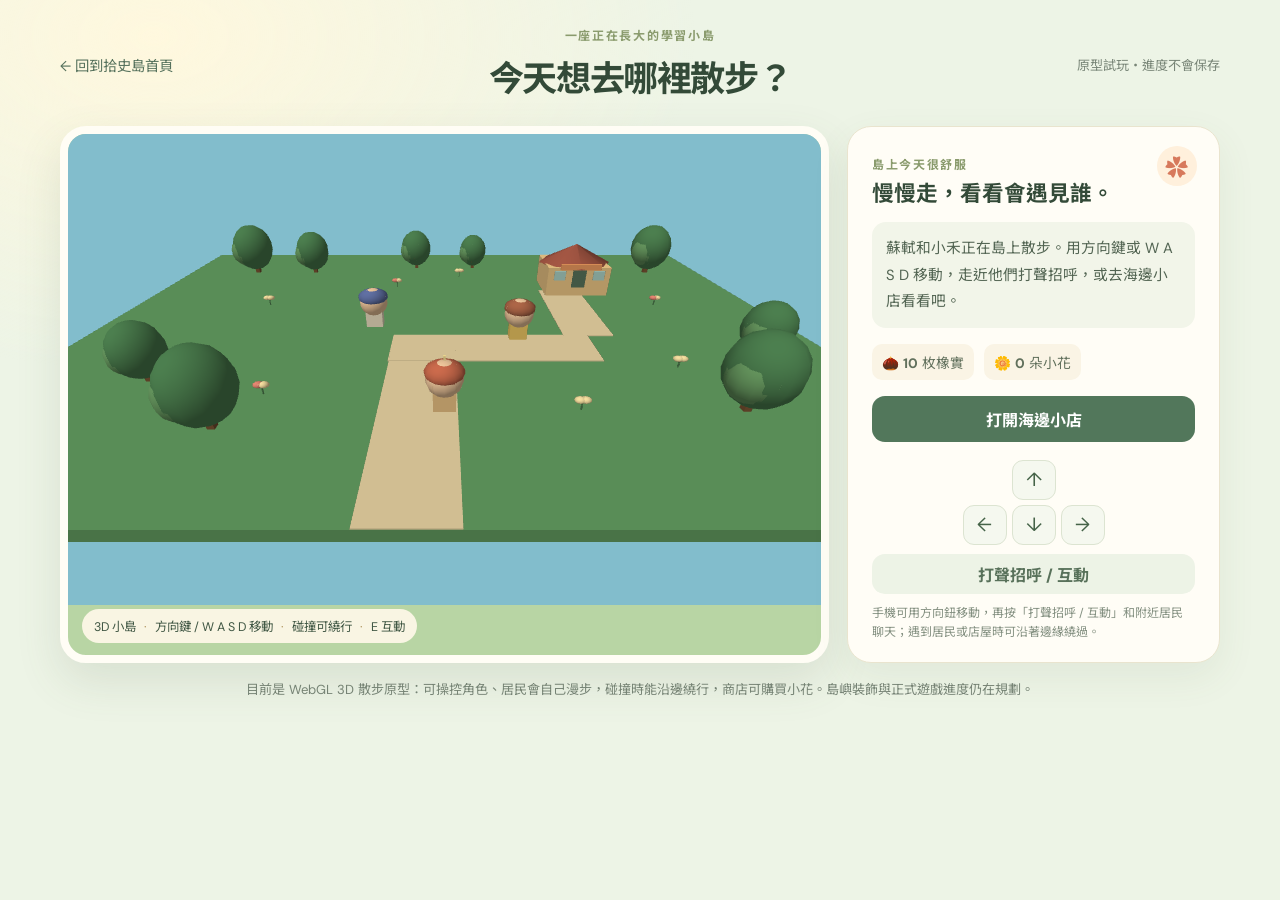
==== play.html @ e296a557 "Add walkable 3D island prototype" ====
<!doctype html>
<html lang="zh-Hant">
  <head>
    <meta charset="utf-8" />
    <meta name="viewport" content="width=device-width, initial-scale=1" />
    <meta name="theme-color" content="#edf4e6" />
    <meta name="description" content="走進拾史島，散步、拜訪居民，再到小店逛逛。" />
    <title>走進小島｜拾史島</title>
    <link rel="stylesheet" href="island-game.css" />
    <script src="island-game.js" defer></script>
  </head>
  <body>
    <main class="game-page">
      <header class="game-header">
        <a class="back-link" href="index.html">← 回到拾史島首頁</a>
        <div><p class="eyebrow">一座正在長大的學習小島</p><h1>今天想去哪裡散步？</h1></div>
        <p class="game-note">原型試玩・進度不會保存</p>
      </header>

      <section class="game-layout" aria-label="小島散步遊戲原型">
        <div class="world-frame">
          <canvas id="island" width="800" height="500" tabindex="0" aria-label="3D 小島場景。用方向鍵或 W A S D 移動，碰到居民或商店會停下；走近後按 E 互動。">
            你的瀏覽器目前無法顯示小島地圖。你仍可以使用下方的商店按鈕。
          </canvas>
          <div class="map-hint" aria-hidden="true">3D 小島 <span>·</span> 方向鍵 / W A S D 移動 <span>·</span> 碰撞可繞行 <span>·</span> E 互動</div>
        </div>
        <aside class="game-panel">
          <div class="resident-stamp" aria-hidden="true">✿</div>
          <p class="panel-kicker">島上今天很舒服</p>
          <h2>慢慢走，看看會遇見誰。</h2>
          <p id="game-message" class="game-message" aria-live="polite">蘇軾和小禾正在島上散步。用方向鍵或 W A S D 移動，走近他們打聲招呼，或去海邊小店看看吧。</p>
          <div class="game-stats"><span>🌰 <b id="coins">10</b> 枚橡實</span><span>🌼 <b id="flowers">0</b> 朵小花</span></div>
          <button id="shop-button" class="shop-button" type="button">打開海邊小店</button>
          <div id="shop-items" class="shop-items" hidden>
            <p>店主今天準備了小花種子，每朵 5 枚橡實。</p>
            <button id="buy-flower" type="button">買一朵小花・🌰 5</button>
          </div>
          <div class="touch-controls" aria-label="觸控移動控制">
            <button type="button" data-move="up" aria-label="向上移動">↑</button>
            <div><button type="button" data-move="left" aria-label="向左移動">←</button><button type="button" data-move="down" aria-label="向下移動">↓</button><button type="button" data-move="right" aria-label="向右移動">→</button></div>
          </div>
          <button id="interact-button" class="interact-button" type="button">打聲招呼 / 互動</button>
          <p class="control-note">手機可用方向鈕移動，再按「打聲招呼 / 互動」和附近居民聊天；遇到居民或店屋時可沿著邊緣繞過。</p>
        </aside>
      </section>
      <footer class="game-footer">目前是 WebGL 3D 散步原型：可操控角色、居民會自己漫步，碰撞時能沿邊繞行，商店可購買小花。島嶼裝飾與正式遊戲進度仍在規劃。</footer>
    </main>
  </body>
</html>
---- island-game.css ----
@import url('https://fonts.googleapis.com/css2?family=DM+Sans:wght@400;500;600;700&family=Noto+Sans+TC:wght@400;500;600;700;800&display=swap');

:root { font-family: 'DM Sans', 'Noto Sans TC', sans-serif; color: #334a38; background: #edf4e6; font-synthesis: none; }
* { box-sizing: border-box; }
body { margin: 0; min-width: 320px; background: radial-gradient(ellipse at 12% 5%, #fff8de 0, transparent 34%), #edf4e6; }
button, a { font: inherit; }
.game-page { width: min(1160px, calc(100% - 40px)); margin: 0 auto; padding: 26px 0 34px; }
.game-header { display: grid; grid-template-columns: 1fr auto 1fr; align-items: center; gap: 20px; margin-bottom: 24px; }
.back-link { color: #55715c; text-decoration: none; font-size: .9rem; }
.back-link:hover { text-decoration: underline; }
.game-header > div { text-align: center; }
.eyebrow, .panel-kicker { margin: 0 0 6px; color: #8a9b6d; font-size: .75rem; font-weight: 700; letter-spacing: .14em; }
h1, h2, p { margin-top: 0; }
h1 { margin-bottom: 0; font-size: clamp(1.5rem, 3.4vw, 2.2rem); letter-spacing: -.04em; }
.game-note { justify-self: end; margin: 0; color: #788577; font-size: .82rem; }
.game-layout { display: grid; grid-template-columns: minmax(0, 1.65fr) minmax(260px, .8fr); gap: 18px; align-items: stretch; }
.world-frame { position: relative; overflow: hidden; border: 8px solid #fffdf5; border-radius: 26px; background: #b8d5a4; box-shadow: 0 18px 45px #536a4b24; }
#island { display: block; width: 100%; height: auto; outline: none; touch-action: none; }
#island:focus-visible { box-shadow: inset 0 0 0 4px #426f56; }
.map-hint { position: absolute; left: 14px; bottom: 12px; padding: 8px 12px; border-radius: 999px; color: #405744; background: #fff9e9e8; font-size: .78rem; pointer-events: none; }
.map-hint span { margin: 0 5px; color: #a88c51; }
.game-panel { position: relative; padding: 28px 24px 20px; border: 1px solid #e9e4ce; border-radius: 24px; background: #fffdf6; box-shadow: 0 14px 38px #536a4b15; }
.resident-stamp { position: absolute; top: 19px; right: 22px; display: grid; width: 40px; height: 40px; place-items: center; border-radius: 50%; color: #d7795c; background: #fff0dc; font-size: 1.45rem; }
.game-panel h2 { max-width: 250px; margin-bottom: 12px; font-size: 1.35rem; line-height: 1.45; }
.game-message { min-height: 98px; padding: 13px 14px; border-radius: 14px; color: #536553; background: #f2f5e9; font-size: .92rem; line-height: 1.8; }
.game-stats { display: flex; flex-wrap: wrap; gap: 10px; margin: 16px 0; color: #61705c; font-size: .86rem; }
.game-stats span { padding: 8px 10px; border-radius: 10px; background: #faf4e5; }
.shop-button, .interact-button, .shop-items button { width: 100%; min-height: 46px; border: 0; border-radius: 13px; color: white; background: #52775b; font-weight: 700; cursor: pointer; }
.shop-button:hover, .interact-button:hover, .shop-items button:hover { background: #3d6047; }
.shop-items { margin-top: 10px; padding: 14px; border: 1px solid #e7dfc7; border-radius: 14px; background: #fffbef; }
.shop-items p { color: #667363; font-size: .84rem; line-height: 1.6; }
.shop-items button { color: #5b4b2b; background: #efd38f; }
.shop-items button:hover { background: #e6c574; }
.touch-controls { display: grid; justify-items: center; gap: 5px; margin: 18px auto 9px; }
.touch-controls div { display: flex; gap: 5px; }
.touch-controls button { width: 44px; height: 40px; border: 1px solid #dce4d1; border-radius: 11px; color: #456348; background: #f5f8ef; font-size: 1.2rem; touch-action: none; }
.touch-controls button:active { background: #e2ecd8; }
.interact-button { min-height: 40px; color: #58715a; background: #edf3e6; }
.interact-button:hover { color: white; }
.control-note { margin: 10px 0 0; color: #849081; font-size: .75rem; line-height: 1.6; }
.game-footer { padding-top: 16px; color: #788577; text-align: center; font-size: .82rem; }
@media (max-width: 790px) { .game-page { width: min(680px, calc(100% - 24px)); padding-top: 16px; } .game-header { grid-template-columns: 1fr auto; gap: 10px; } .game-header > div { grid-column: 1 / -1; grid-row: 1; } .back-link { grid-column: 1; grid-row: 2; } .game-note { grid-column: 2; grid-row: 2; } .game-layout { grid-template-columns: 1fr; gap: 12px; } .game-panel { padding: 21px 20px; } .game-message { min-height: 0; } .game-footer { line-height: 1.6; } }
@media (prefers-reduced-motion: reduce) { *, *::before, *::after { scroll-behavior: auto !important; } }
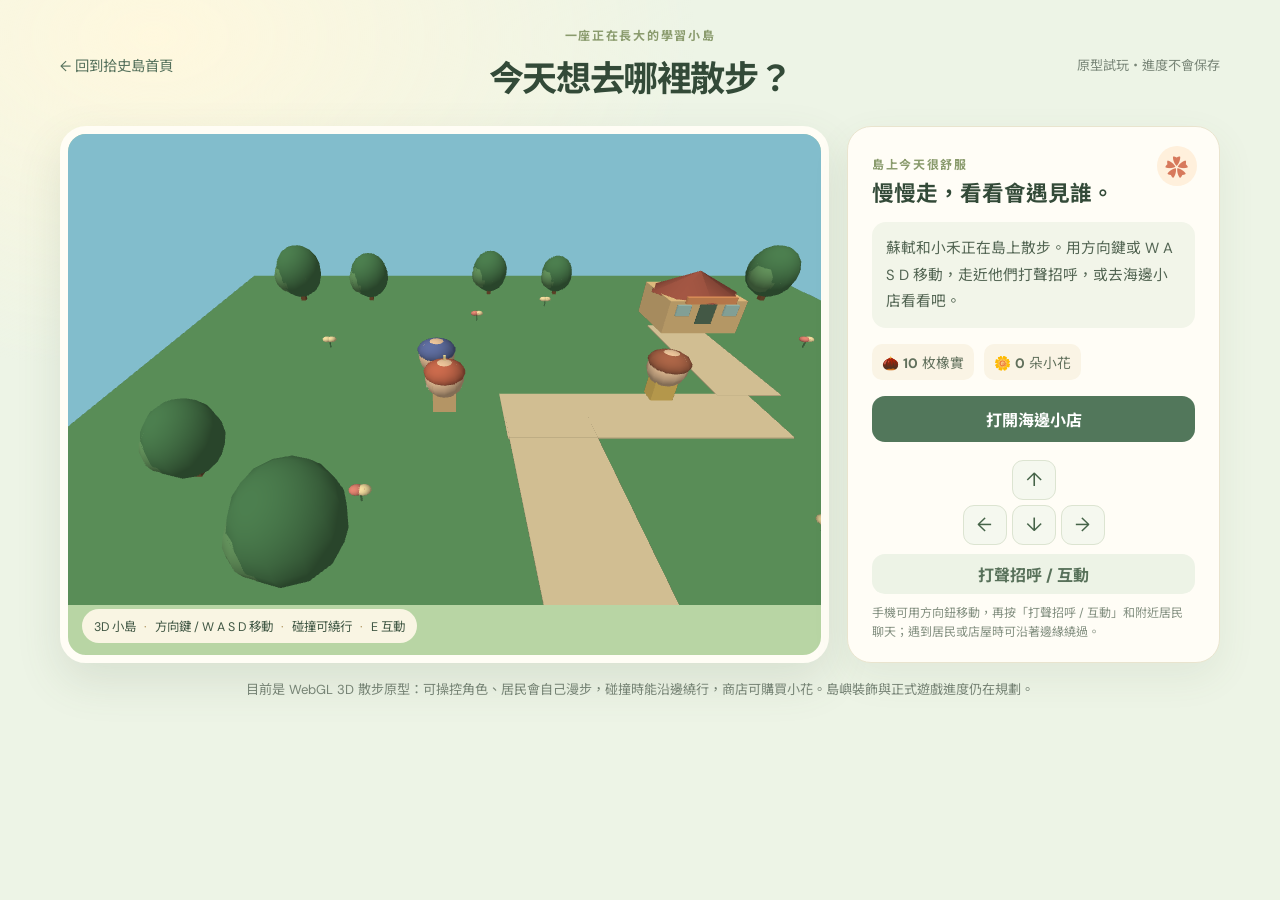
==== commit 15b3dc72: "Connect resident chat to learning loop" ====
--- a/play.html
+++ b/play.html
@@ -7,6 +7,7 @@
     <meta name="description" content="走進拾史島，散步、拜訪居民，再到小店逛逛。" />
     <title>走進小島｜拾史島</title>
     <link rel="stylesheet" href="island-game.css" />
+    <script src="question-data.js" defer></script>
     <script src="island-game.js" defer></script>
   </head>
   <body>
@@ -29,6 +30,14 @@
           <p class="panel-kicker">島上今天很舒服</p>
           <h2>慢慢走，看看會遇見誰。</h2>
           <p id="game-message" class="game-message" aria-live="polite">蘇軾和小禾正在島上散步。用方向鍵或 W A S D 移動，走近他們打聲招呼，或去海邊小店看看吧。</p>
+          <section id="resident-quiz" class="resident-quiz" aria-label="蘇軾的歷史散步題" hidden>
+            <div class="quiz-heading"><strong>蘇軾的散步題</strong><span>歷史・自編示範題</span></div>
+            <p id="resident-question" class="resident-question"></p>
+            <div id="resident-options" class="resident-options" role="group" aria-label="選擇答案"></div>
+            <p id="resident-feedback" class="resident-feedback" aria-live="polite">選一個你覺得最合適的答案吧。</p>
+            <button id="resident-solution" class="resident-solution" type="button" aria-expanded="false" hidden>看看完整解題思路 ↗</button>
+            <div class="quiz-actions"><button id="resident-reset" type="button" hidden>再想一次 ↻</button><button id="resident-close" type="button">先回去散步</button></div>
+          </section>
           <div class="game-stats"><span>🌰 <b id="coins">10</b> 枚橡實</span><span>🌼 <b id="flowers">0</b> 朵小花</span></div>
           <button id="shop-button" class="shop-button" type="button">打開海邊小店</button>
           <div id="shop-items" class="shop-items" hidden>
--- a/island-game.css
+++ b/island-game.css
@@ -23,6 +23,25 @@
 .resident-stamp { position: absolute; top: 19px; right: 22px; display: grid; width: 40px; height: 40px; place-items: center; border-radius: 50%; color: #d7795c; background: #fff0dc; font-size: 1.45rem; }
 .game-panel h2 { max-width: 250px; margin-bottom: 12px; font-size: 1.35rem; line-height: 1.45; }
 .game-message { min-height: 98px; padding: 13px 14px; border-radius: 14px; color: #536553; background: #f2f5e9; font-size: .92rem; line-height: 1.8; }
+.resident-quiz { display: grid; gap: 10px; margin: -6px 0 15px; padding: 15px; border: 1px solid #e8dec3; border-radius: 16px; background: #fffaf0; }
+.resident-quiz[hidden], .resident-solution[hidden], .quiz-actions button[hidden] { display: none; }
+.quiz-heading { display: flex; flex-wrap: wrap; align-items: center; justify-content: space-between; gap: 6px; color: #475d46; font-size: .85rem; }
+.quiz-heading span { color: #92805d; font-size: .72rem; }
+.resident-question { margin: 0; color: #3f5140; font-size: .86rem; font-weight: 600; line-height: 1.65; }
+.resident-options { display: grid; gap: 7px; }
+.resident-options button { display: flex; align-items: flex-start; gap: 8px; width: 100%; padding: 9px 10px; border: 1px solid #e7e3d3; border-radius: 10px; color: #52624f; background: #fff; text-align: left; font-size: .79rem; line-height: 1.5; cursor: pointer; }
+.resident-options button:hover:not(:disabled) { border-color: #8cac85; background: #f5f8ef; }
+.resident-options button:disabled { cursor: default; opacity: .78; }
+.resident-options button.correct { border-color: #6e9c70; background: #edf6e9; }
+.resident-options button.incorrect { border-color: #d88e7e; background: #fff0ea; }
+.option-letter { display: inline-grid; flex: 0 0 22px; width: 22px; height: 22px; place-items: center; border-radius: 50%; color: #57745a; background: #edf3e6; font-weight: 700; }
+.resident-feedback { margin: 0; color: #6a735f; font-size: .8rem; line-height: 1.7; }
+.resident-feedback.is-correct { color: #426c49; }
+.resident-feedback.is-incorrect { color: #855448; }
+.resident-solution { min-height: 38px; padding: 8px 10px; border: 1px solid #d8c89f; border-radius: 10px; color: #6c5b38; background: #fff4d8; font-size: .78rem; cursor: pointer; }
+.quiz-actions { display: flex; gap: 8px; }
+.quiz-actions button { flex: 1; min-height: 36px; border: 1px solid #dfe5d8; border-radius: 9px; color: #59705a; background: #f4f7ee; font-size: .78rem; cursor: pointer; }
+.quiz-actions button:hover { background: #e8f0df; }
 .game-stats { display: flex; flex-wrap: wrap; gap: 10px; margin: 16px 0; color: #61705c; font-size: .86rem; }
 .game-stats span { padding: 8px 10px; border-radius: 10px; background: #faf4e5; }
 .shop-button, .interact-button, .shop-items button { width: 100%; min-height: 46px; border: 0; border-radius: 13px; color: white; background: #52775b; font-weight: 700; cursor: pointer; }
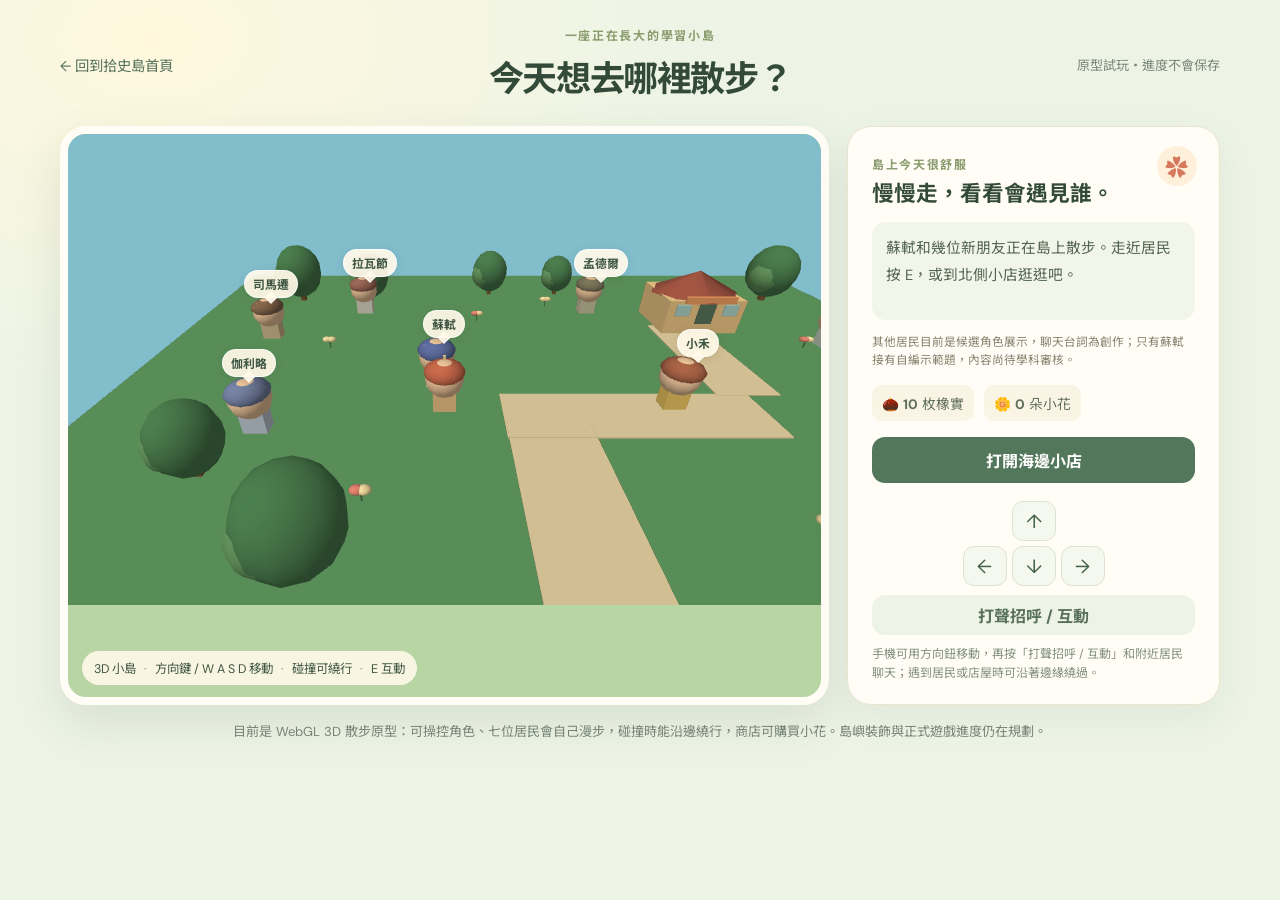
==== commit ff1468e7: "Add roaming candidate residents to 3D island" ====
--- a/play.html
+++ b/play.html
@@ -21,15 +21,17 @@
       <section class="game-layout" aria-label="小島散步遊戲原型">
         <div class="world-frame">
           <canvas id="island" width="800" height="500" tabindex="0" aria-label="3D 小島場景。用方向鍵或 W A S D 移動，碰到居民或商店會停下；走近後按 E 互動。">
-            你的瀏覽器目前無法顯示小島地圖。你仍可以使用下方的商店按鈕。
+            你的瀏覽器目前無法顯示 3D 小島。你仍可以使用下方的商店按鈕。
           </canvas>
+          <div id="world-labels" class="world-labels" aria-hidden="true"></div>
           <div class="map-hint" aria-hidden="true">3D 小島 <span>·</span> 方向鍵 / W A S D 移動 <span>·</span> 碰撞可繞行 <span>·</span> E 互動</div>
         </div>
         <aside class="game-panel">
           <div class="resident-stamp" aria-hidden="true">✿</div>
           <p class="panel-kicker">島上今天很舒服</p>
           <h2>慢慢走，看看會遇見誰。</h2>
-          <p id="game-message" class="game-message" aria-live="polite">蘇軾和小禾正在島上散步。用方向鍵或 W A S D 移動，走近他們打聲招呼，或去海邊小店看看吧。</p>
+          <p id="game-message" class="game-message" aria-live="polite">蘇軾和幾位新朋友正在島上散步。走近居民按 E，或到北側小店逛逛吧。</p>
+          <p class="prototype-note">其他居民目前是候選角色展示，聊天台詞為創作；只有蘇軾接有自編示範題，內容尚待學科審核。</p>
           <section id="resident-quiz" class="resident-quiz" aria-label="蘇軾的歷史散步題" hidden>
             <div class="quiz-heading"><strong>蘇軾的散步題</strong><span>歷史・自編示範題</span></div>
             <p id="resident-question" class="resident-question"></p>
@@ -52,7 +54,7 @@
           <p class="control-note">手機可用方向鈕移動，再按「打聲招呼 / 互動」和附近居民聊天；遇到居民或店屋時可沿著邊緣繞過。</p>
         </aside>
       </section>
-      <footer class="game-footer">目前是 WebGL 3D 散步原型：可操控角色、居民會自己漫步，碰撞時能沿邊繞行，商店可購買小花。島嶼裝飾與正式遊戲進度仍在規劃。</footer>
+      <footer class="game-footer">目前是 WebGL 3D 散步原型：可操控角色、七位居民會自己漫步，碰撞時能沿邊繞行，商店可購買小花。島嶼裝飾與正式遊戲進度仍在規劃。</footer>
     </main>
   </body>
 </html>
--- a/island-game.css
+++ b/island-game.css
@@ -17,10 +17,14 @@
 .world-frame { position: relative; overflow: hidden; border: 8px solid #fffdf5; border-radius: 26px; background: #b8d5a4; box-shadow: 0 18px 45px #536a4b24; }
 #island { display: block; width: 100%; height: auto; outline: none; touch-action: none; }
 #island:focus-visible { box-shadow: inset 0 0 0 4px #426f56; }
+.world-labels { position: absolute; inset: 0; pointer-events: none; overflow: hidden; }
+.world-label { position: absolute; transform: translate(-50%, -100%); padding: 4px 8px; border: 1px solid #ffffffcf; border-radius: 999px; color: #405744; background: #fff9e9ed; box-shadow: 0 2px 8px #3048371e; font-size: clamp(.62rem, 1.6vw, .74rem); font-weight: 700; white-space: nowrap; }
+.world-label::after { position: absolute; left: 50%; bottom: -5px; width: 8px; height: 8px; border-right: 1px solid #ffffffcf; border-bottom: 1px solid #ffffffcf; background: #fff9e9ed; content: ""; transform: translateX(-50%) rotate(45deg); }
 .map-hint { position: absolute; left: 14px; bottom: 12px; padding: 8px 12px; border-radius: 999px; color: #405744; background: #fff9e9e8; font-size: .78rem; pointer-events: none; }
 .map-hint span { margin: 0 5px; color: #a88c51; }
 .game-panel { position: relative; padding: 28px 24px 20px; border: 1px solid #e9e4ce; border-radius: 24px; background: #fffdf6; box-shadow: 0 14px 38px #536a4b15; }
 .resident-stamp { position: absolute; top: 19px; right: 22px; display: grid; width: 40px; height: 40px; place-items: center; border-radius: 50%; color: #d7795c; background: #fff0dc; font-size: 1.45rem; }
+.prototype-note { margin: -2px 0 12px; color: #8a826f; font-size: .73rem; line-height: 1.55; }
 .game-panel h2 { max-width: 250px; margin-bottom: 12px; font-size: 1.35rem; line-height: 1.45; }
 .game-message { min-height: 98px; padding: 13px 14px; border-radius: 14px; color: #536553; background: #f2f5e9; font-size: .92rem; line-height: 1.8; }
 .resident-quiz { display: grid; gap: 10px; margin: -6px 0 15px; padding: 15px; border: 1px solid #e8dec3; border-radius: 16px; background: #fffaf0; }
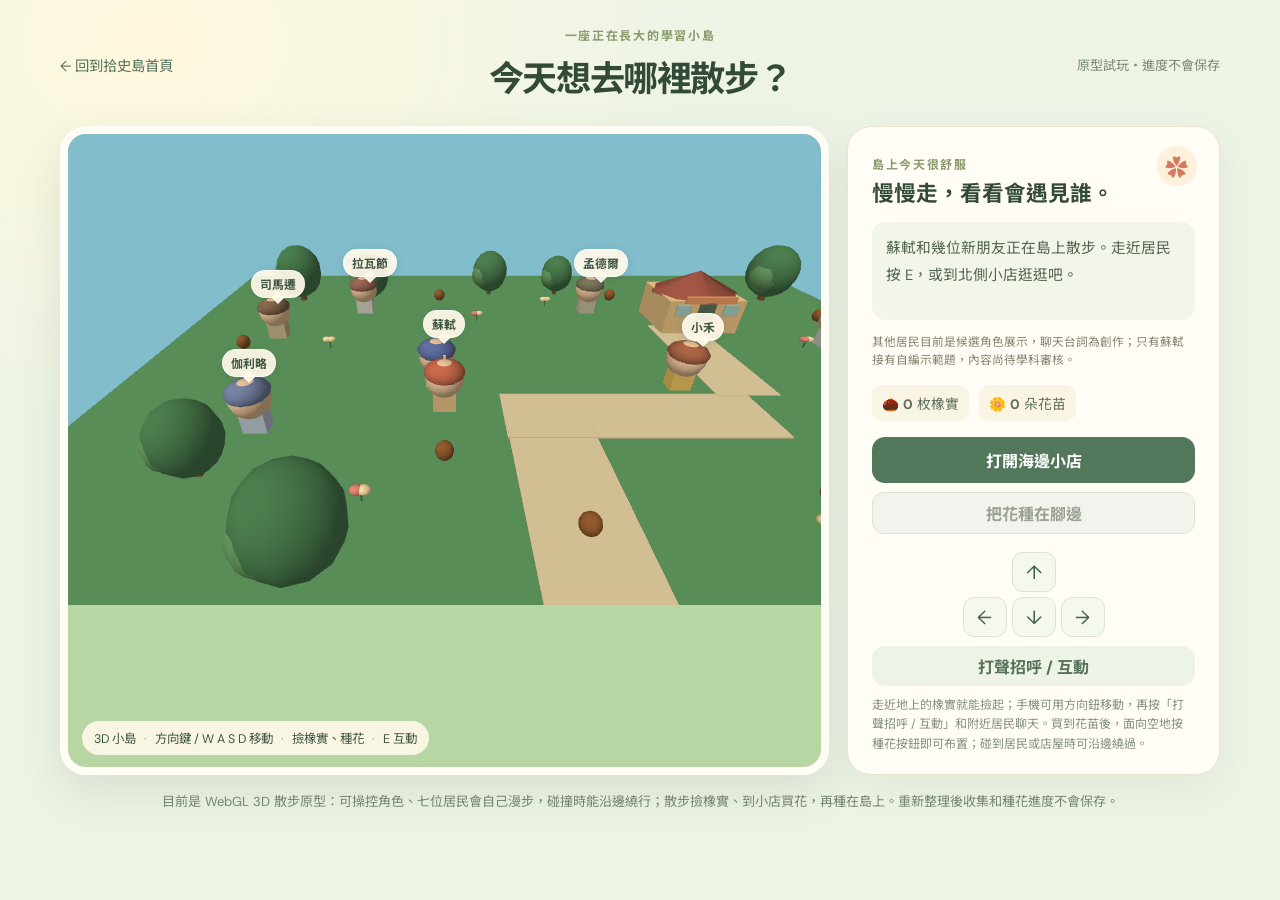
==== commit cffad773: "Add acorn collecting and flower planting loop" ====
--- a/play.html
+++ b/play.html
@@ -24,7 +24,7 @@
             你的瀏覽器目前無法顯示 3D 小島。你仍可以使用下方的商店按鈕。
           </canvas>
           <div id="world-labels" class="world-labels" aria-hidden="true"></div>
-          <div class="map-hint" aria-hidden="true">3D 小島 <span>·</span> 方向鍵 / W A S D 移動 <span>·</span> 碰撞可繞行 <span>·</span> E 互動</div>
+          <div class="map-hint" aria-hidden="true">3D 小島 <span>·</span> 方向鍵 / W A S D 移動 <span>·</span> 撿橡實、種花 <span>·</span> E 互動</div>
         </div>
         <aside class="game-panel">
           <div class="resident-stamp" aria-hidden="true">✿</div>
@@ -40,21 +40,22 @@
             <button id="resident-solution" class="resident-solution" type="button" aria-expanded="false" hidden>看看完整解題思路 ↗</button>
             <div class="quiz-actions"><button id="resident-reset" type="button" hidden>再想一次 ↻</button><button id="resident-close" type="button">先回去散步</button></div>
           </section>
-          <div class="game-stats"><span>🌰 <b id="coins">10</b> 枚橡實</span><span>🌼 <b id="flowers">0</b> 朵小花</span></div>
+          <div class="game-stats"><span>🌰 <b id="coins">0</b> 枚橡實</span><span>🌼 <b id="flowers">0</b> 朵花苗</span></div>
           <button id="shop-button" class="shop-button" type="button">打開海邊小店</button>
           <div id="shop-items" class="shop-items" hidden>
             <p>店主今天準備了小花種子，每朵 5 枚橡實。</p>
             <button id="buy-flower" type="button">買一朵小花・🌰 5</button>
           </div>
+          <button id="plant-flower" class="plant-button" type="button" disabled>把花種在腳邊</button>
           <div class="touch-controls" aria-label="觸控移動控制">
             <button type="button" data-move="up" aria-label="向上移動">↑</button>
             <div><button type="button" data-move="left" aria-label="向左移動">←</button><button type="button" data-move="down" aria-label="向下移動">↓</button><button type="button" data-move="right" aria-label="向右移動">→</button></div>
           </div>
           <button id="interact-button" class="interact-button" type="button">打聲招呼 / 互動</button>
-          <p class="control-note">手機可用方向鈕移動，再按「打聲招呼 / 互動」和附近居民聊天；遇到居民或店屋時可沿著邊緣繞過。</p>
+          <p class="control-note">走近地上的橡實就能撿起；手機可用方向鈕移動，再按「打聲招呼 / 互動」和附近居民聊天。買到花苗後，面向空地按種花按鈕即可布置；碰到居民或店屋時可沿邊繞過。</p>
         </aside>
       </section>
-      <footer class="game-footer">目前是 WebGL 3D 散步原型：可操控角色、七位居民會自己漫步，碰撞時能沿邊繞行，商店可購買小花。島嶼裝飾與正式遊戲進度仍在規劃。</footer>
+      <footer class="game-footer">目前是 WebGL 3D 散步原型：可操控角色、七位居民會自己漫步，碰撞時能沿邊繞行；散步撿橡實、到小店買花，再種在島上。重新整理後收集和種花進度不會保存。</footer>
     </main>
   </body>
 </html>
--- a/island-game.css
+++ b/island-game.css
@@ -54,6 +54,9 @@
 .shop-items p { color: #667363; font-size: .84rem; line-height: 1.6; }
 .shop-items button { color: #5b4b2b; background: #efd38f; }
 .shop-items button:hover { background: #e6c574; }
+.plant-button { width: 100%; min-height: 42px; margin-top: 9px; border: 1px solid #dce4d1; border-radius: 12px; color: #456348; background: #f5f8ef; font-weight: 700; cursor: pointer; }
+.plant-button:hover:not(:disabled) { background: #e5eedc; }
+.plant-button:disabled { color: #9aa294; background: #f3f3ee; cursor: not-allowed; }
 .touch-controls { display: grid; justify-items: center; gap: 5px; margin: 18px auto 9px; }
 .touch-controls div { display: flex; gap: 5px; }
 .touch-controls button { width: 44px; height: 40px; border: 1px solid #dce4d1; border-radius: 11px; color: #456348; background: #f5f8ef; font-size: 1.2rem; touch-action: none; }
